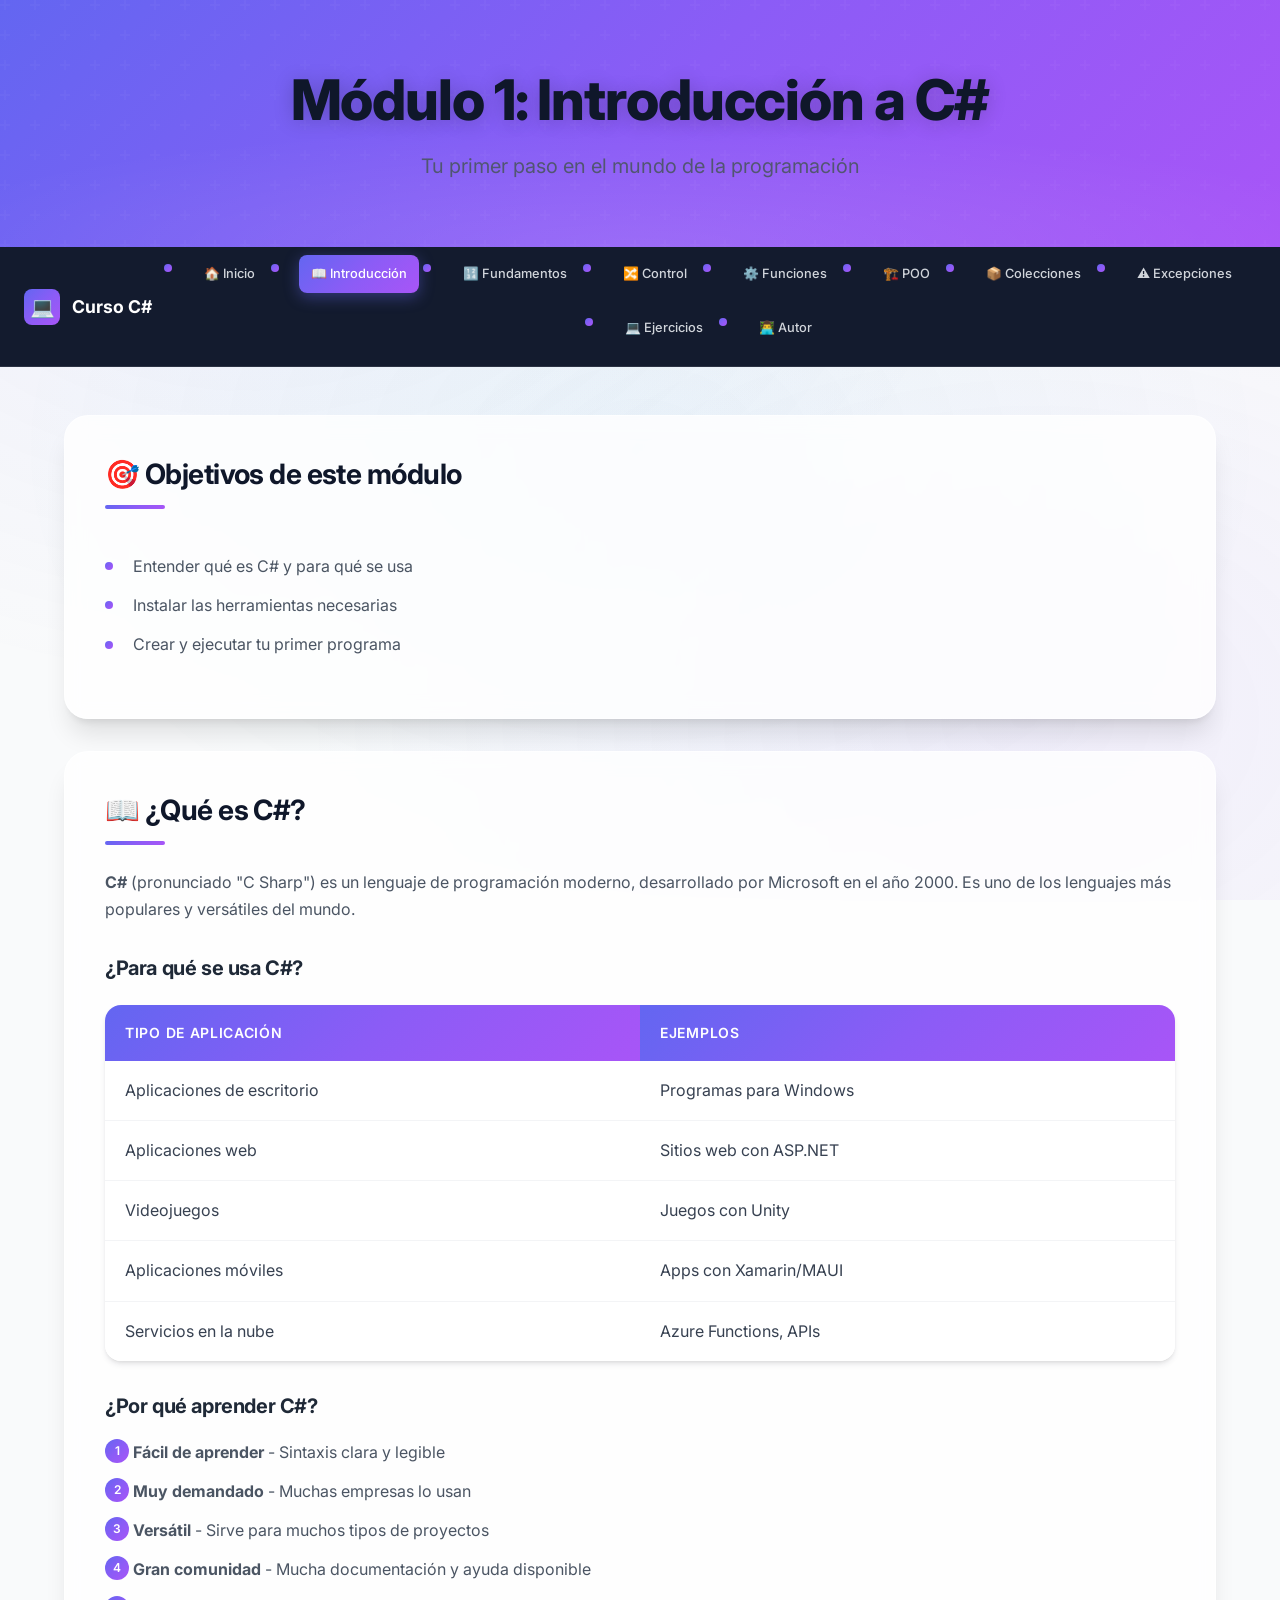
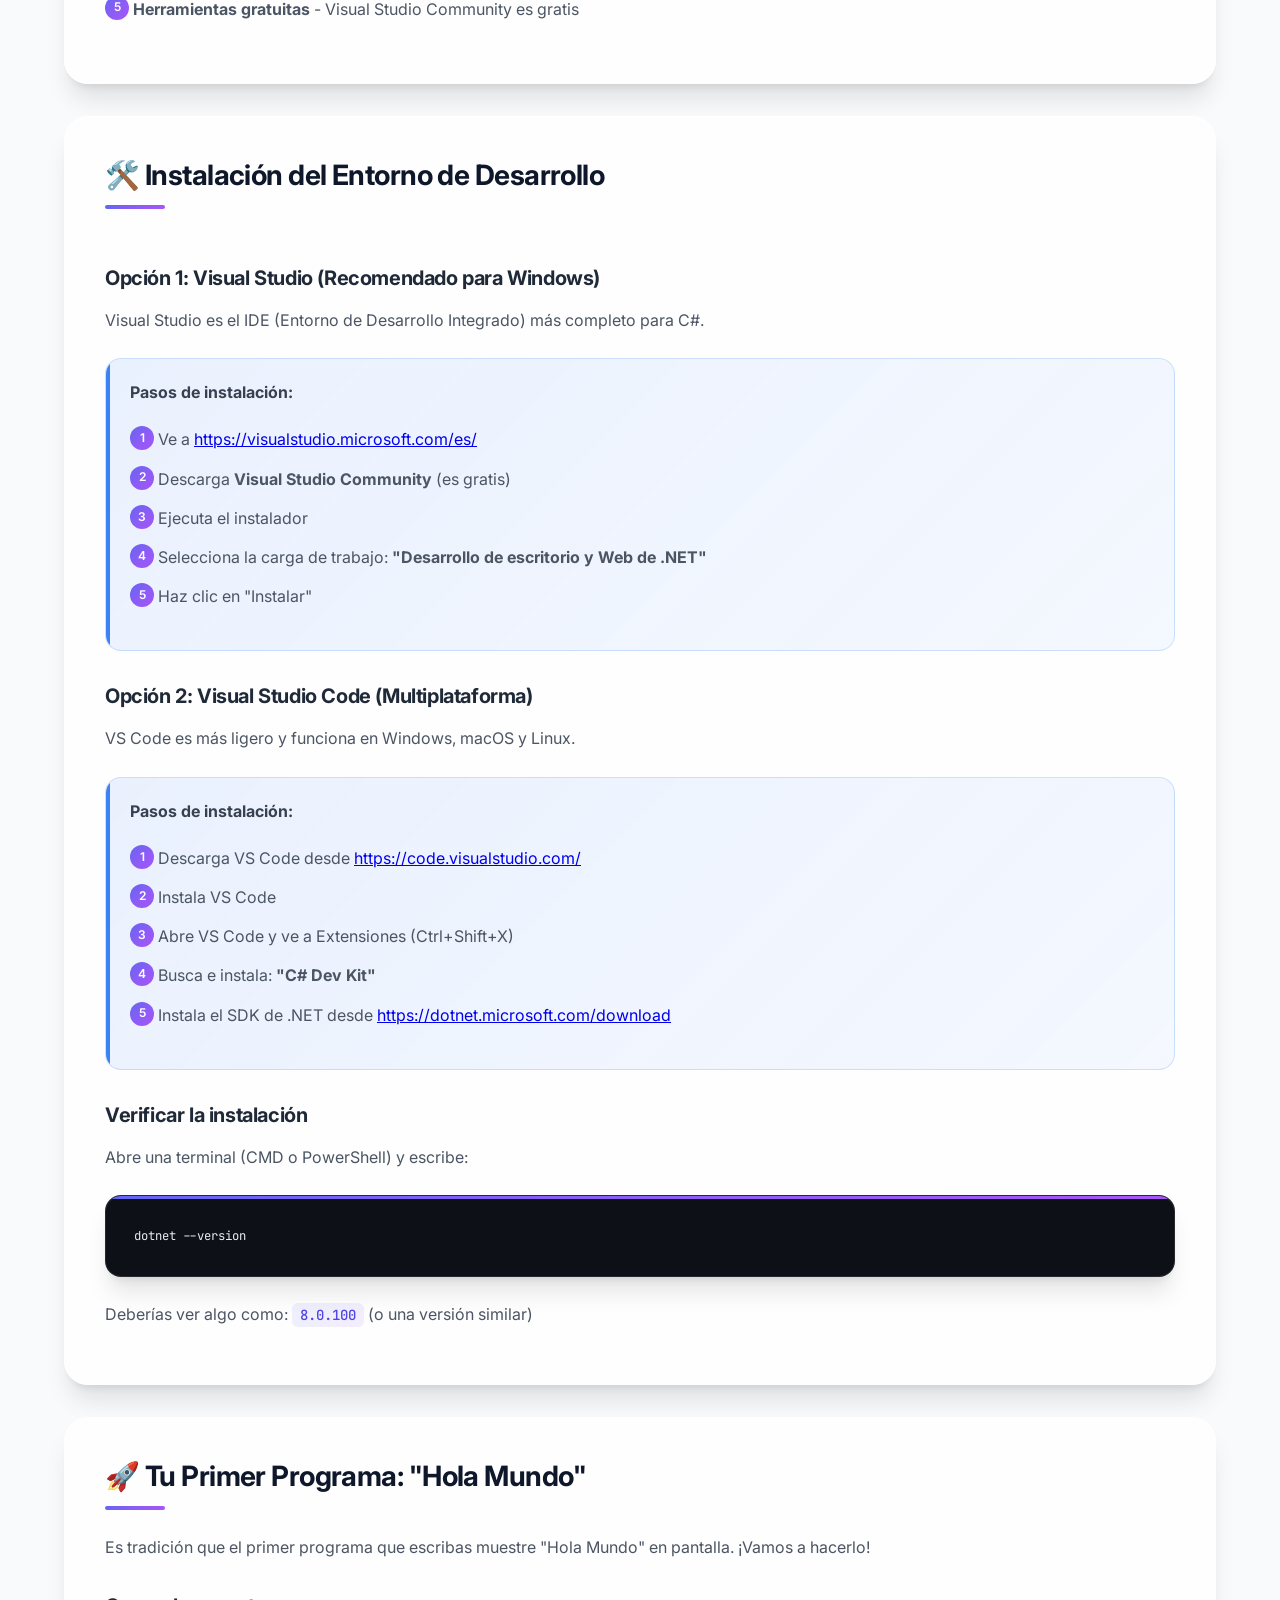
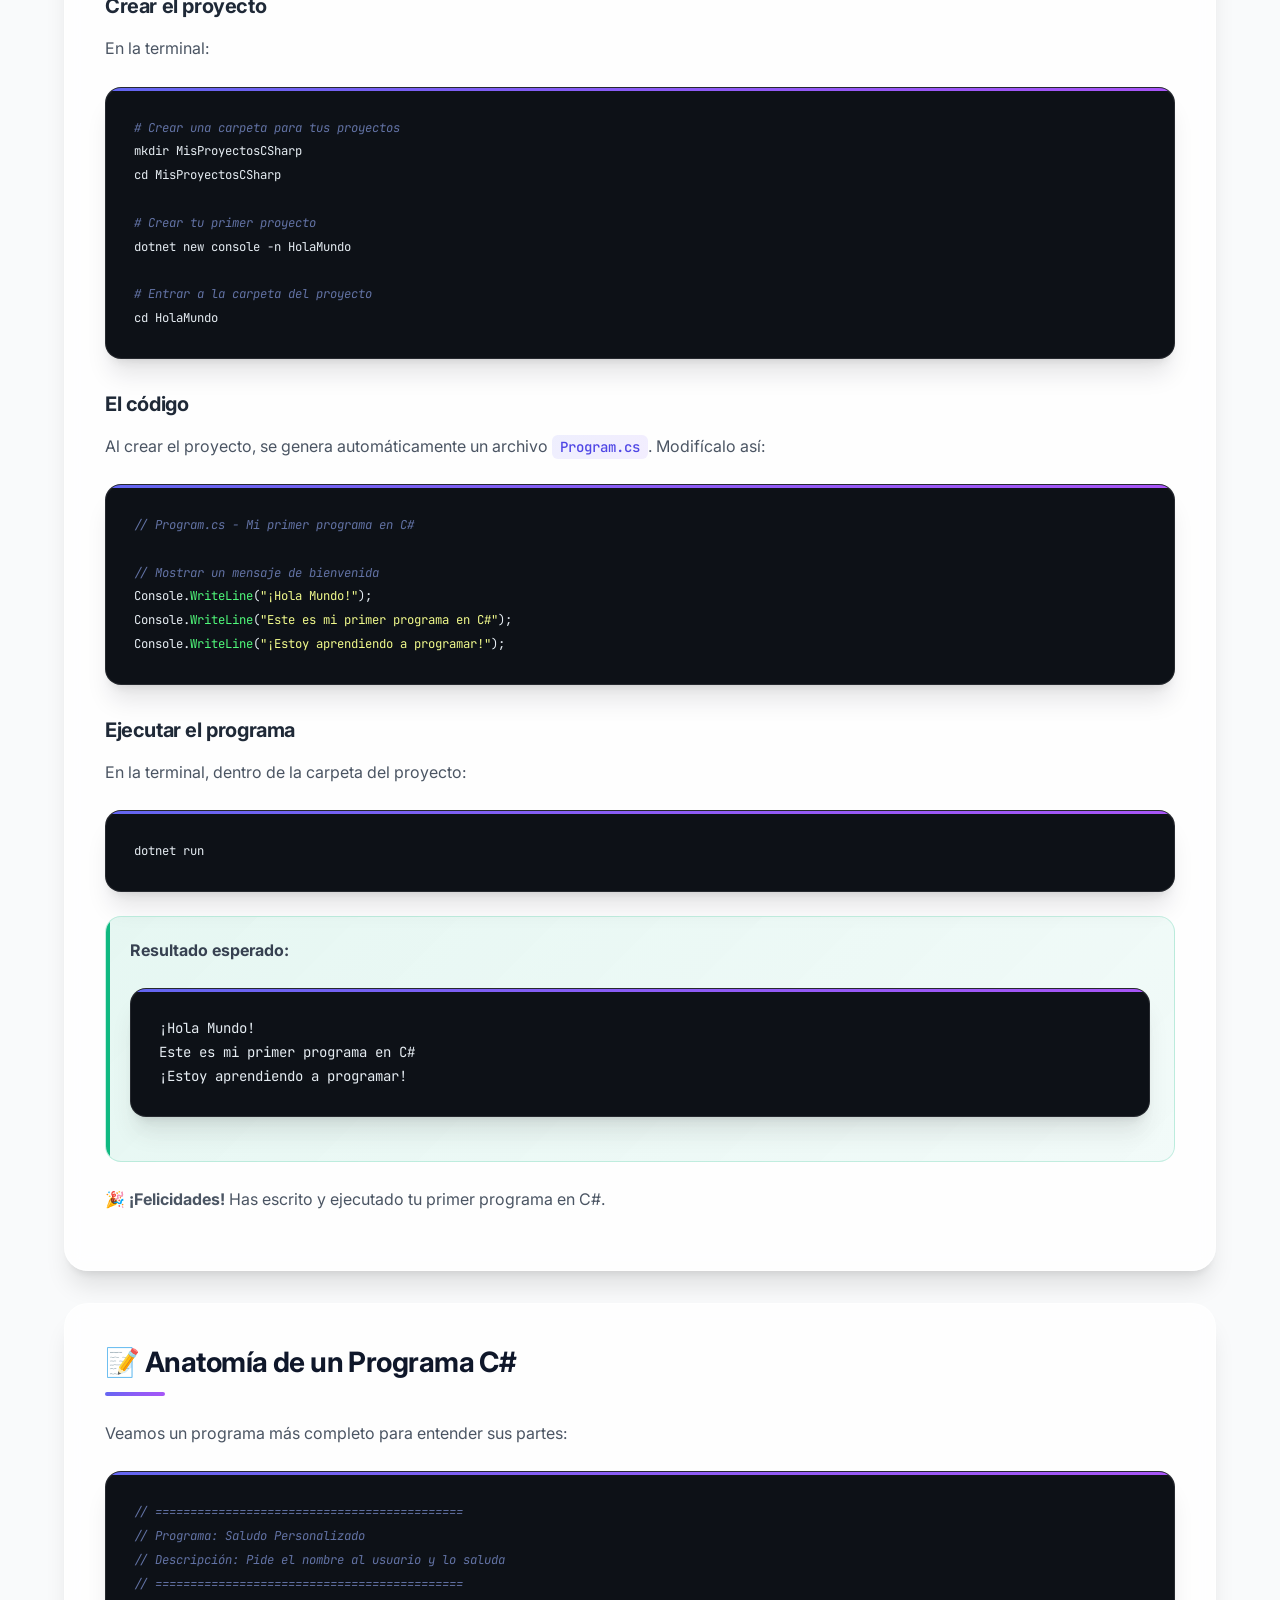
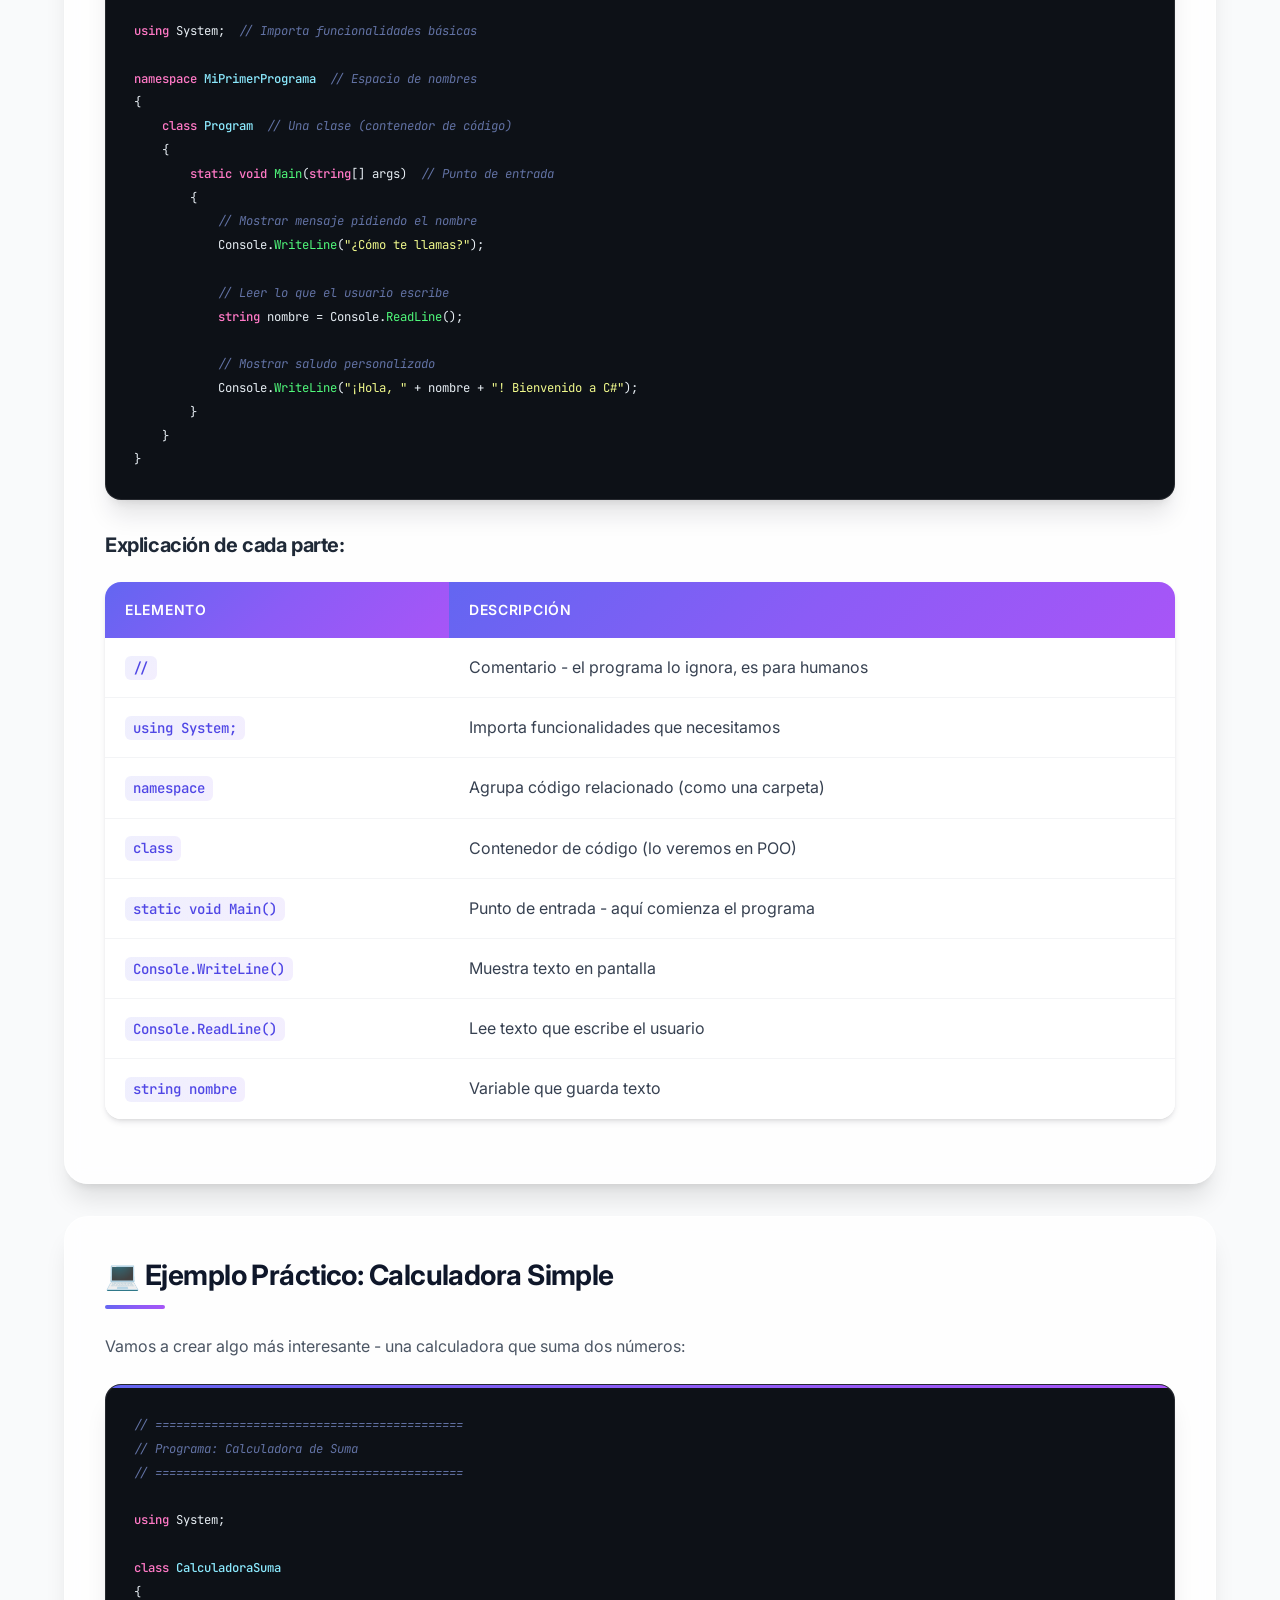
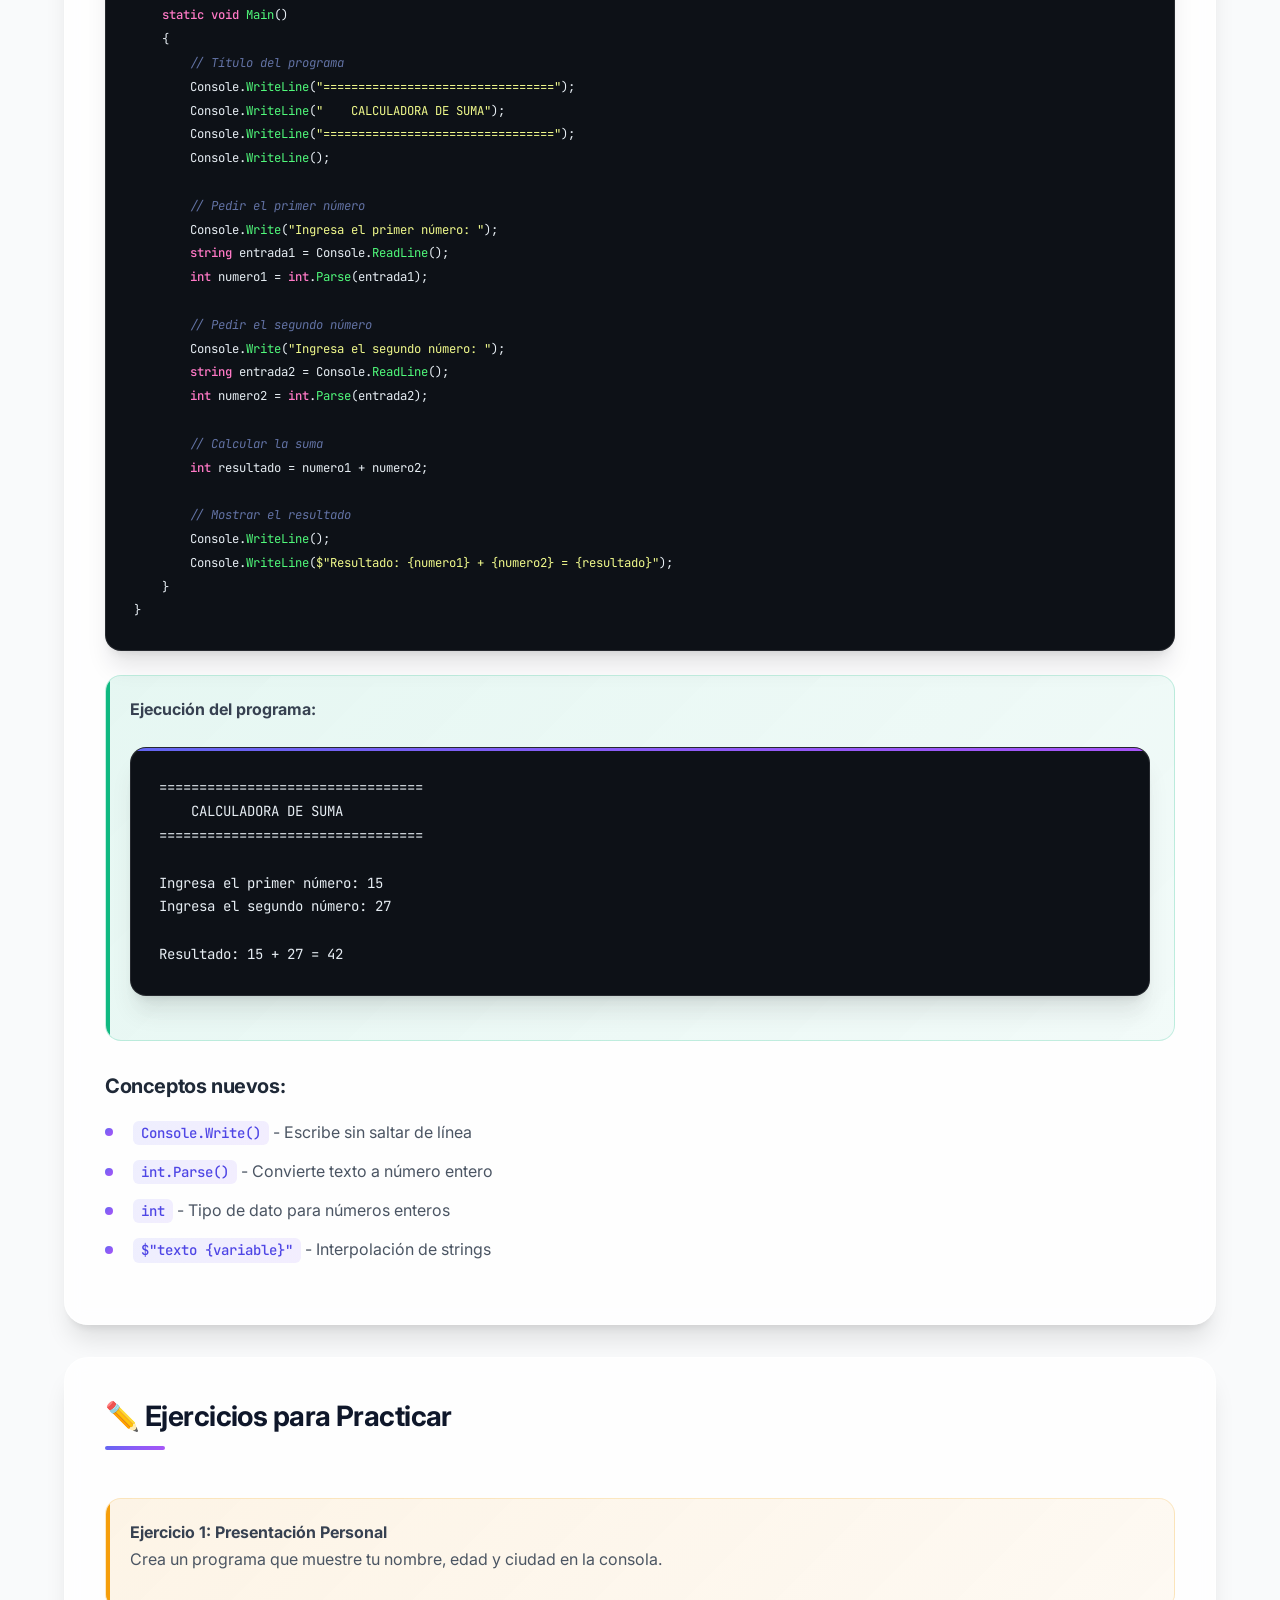
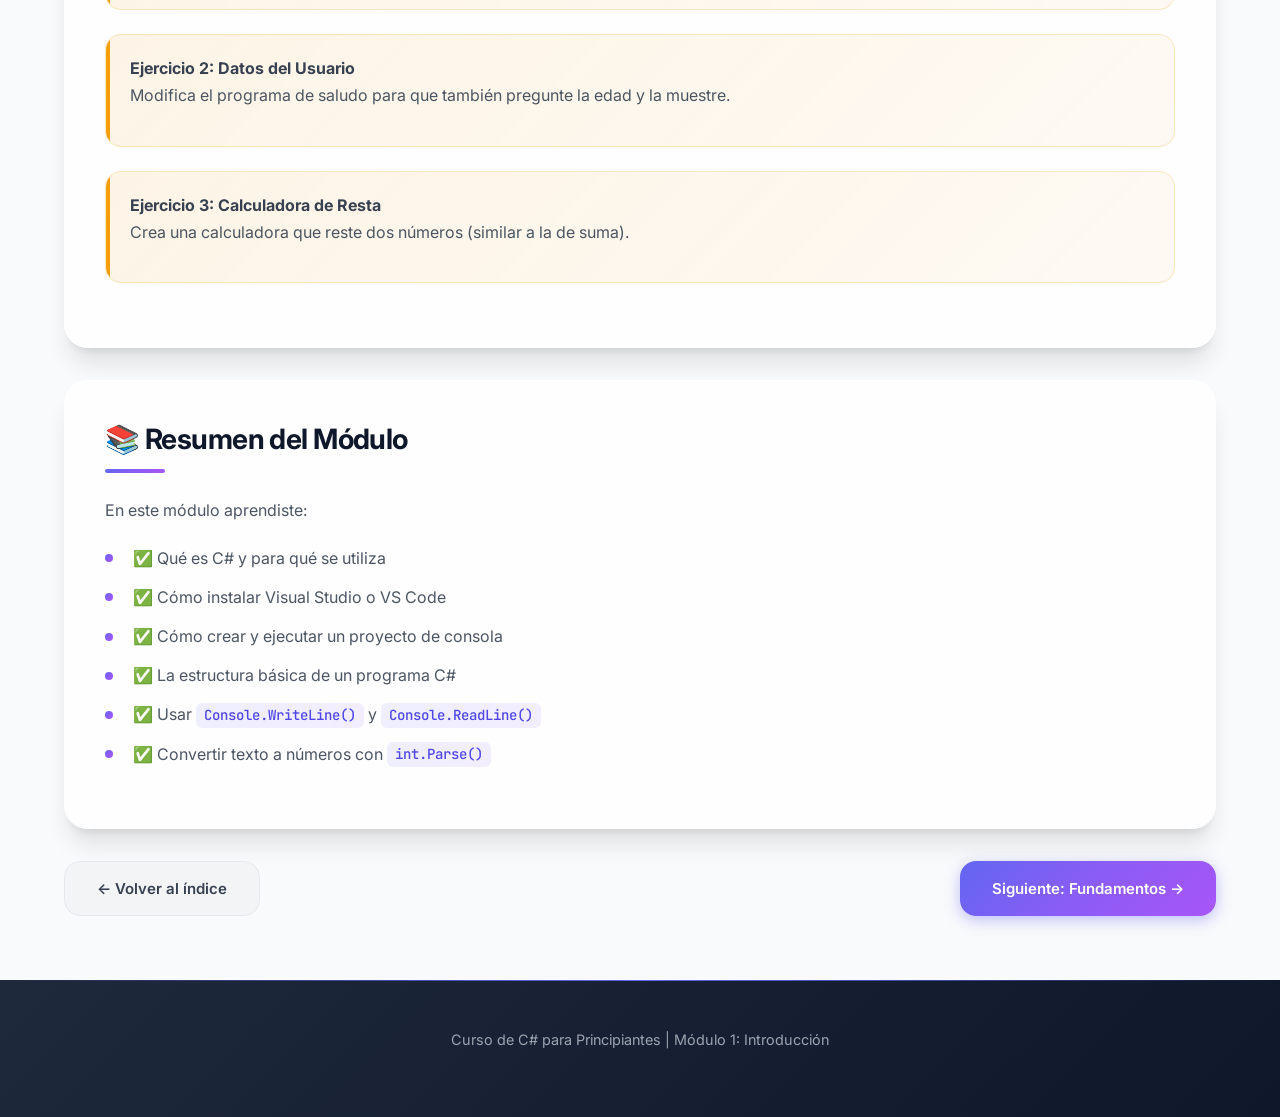
==== modulo-01.html @ 80a23704 "Curso de C# para principiantes" ====
<!DOCTYPE html>
<html lang="es">
<head>
    <meta charset="UTF-8">
    <meta name="viewport" content="width=device-width, initial-scale=1.0">
    <title>Módulo 1: Introducción a C# | Curso de C#</title>
    <link rel="stylesheet" href="css/styles.css">
</head>
<body>
    <header>
        <h1>Módulo 1: Introducción a C#</h1>
        <p>Tu primer paso en el mundo de la programación</p>
    </header>

    <nav>
        <div class="nav-container">
            <a href="index.html" class="nav-logo">
                <span class="nav-logo-icon">💻</span>
                <span>Curso C#</span>
            </a>
            <button class="nav-toggle" aria-label="Menú" onclick="this.classList.toggle('active'); document.querySelector('nav ul').classList.toggle('active');">
                <span></span>
                <span></span>
                <span></span>
            </button>
            <ul>
                <li><a href="index.html">🏠 Inicio</a></li>
                <li><a href="modulo-01.html" class="active">📖 Introducción</a></li>
                <li><a href="modulo-02.html">🔢 Fundamentos</a></li>
                <li><a href="modulo-03.html">🔀 Control</a></li>
                <li><a href="modulo-04.html">⚙️ Funciones</a></li>
                <li><a href="modulo-05.html">🏗️ POO</a></li>
                <li><a href="modulo-06.html">📦 Colecciones</a></li>
                <li><a href="modulo-07.html">⚠️ Excepciones</a></li>
                <li><a href="modulo-08.html">💻 Ejercicios</a></li>
                <li><a href="about.html">👨‍💻 Autor</a></li>
            </ul>
        </div>
    </nav>

    <main>
        <div class="container">
            <h2>🎯 Objetivos de este módulo</h2>
            <ul>
                <li>Entender qué es C# y para qué se usa</li>
                <li>Instalar las herramientas necesarias</li>
                <li>Crear y ejecutar tu primer programa</li>
            </ul>
        </div>

        <div class="container">
            <h2>📖 ¿Qué es C#?</h2>
            <p><strong>C#</strong> (pronunciado "C Sharp") es un lenguaje de programación moderno, desarrollado por Microsoft en el año 2000. Es uno de los lenguajes más populares y versátiles del mundo.</p>

            <h3>¿Para qué se usa C#?</h3>
            <table>
                <thead>
                    <tr>
                        <th>Tipo de Aplicación</th>
                        <th>Ejemplos</th>
                    </tr>
                </thead>
                <tbody>
                    <tr>
                        <td>Aplicaciones de escritorio</td>
                        <td>Programas para Windows</td>
                    </tr>
                    <tr>
                        <td>Aplicaciones web</td>
                        <td>Sitios web con ASP.NET</td>
                    </tr>
                    <tr>
                        <td>Videojuegos</td>
                        <td>Juegos con Unity</td>
                    </tr>
                    <tr>
                        <td>Aplicaciones móviles</td>
                        <td>Apps con Xamarin/MAUI</td>
                    </tr>
                    <tr>
                        <td>Servicios en la nube</td>
                        <td>Azure Functions, APIs</td>
                    </tr>
                </tbody>
            </table>

            <h3>¿Por qué aprender C#?</h3>
            <ol>
                <li><strong>Fácil de aprender</strong> - Sintaxis clara y legible</li>
                <li><strong>Muy demandado</strong> - Muchas empresas lo usan</li>
                <li><strong>Versátil</strong> - Sirve para muchos tipos de proyectos</li>
                <li><strong>Gran comunidad</strong> - Mucha documentación y ayuda disponible</li>
                <li><strong>Herramientas gratuitas</strong> - Visual Studio Community es gratis</li>
            </ol>
        </div>

        <div class="container">
            <h2>🛠️ Instalación del Entorno de Desarrollo</h2>
            
            <h3>Opción 1: Visual Studio (Recomendado para Windows)</h3>
            <p>Visual Studio es el IDE (Entorno de Desarrollo Integrado) más completo para C#.</p>
            
            <div class="note note-info">
                <strong>Pasos de instalación:</strong>
                <ol>
                    <li>Ve a <a href="https://visualstudio.microsoft.com/es/" target="_blank">https://visualstudio.microsoft.com/es/</a></li>
                    <li>Descarga <strong>Visual Studio Community</strong> (es gratis)</li>
                    <li>Ejecuta el instalador</li>
                    <li>Selecciona la carga de trabajo: <strong>"Desarrollo de escritorio y Web de .NET"</strong></li>
                    <li>Haz clic en "Instalar"</li>
                </ol>
            </div>

            <h3>Opción 2: Visual Studio Code (Multiplataforma)</h3>
            <p>VS Code es más ligero y funciona en Windows, macOS y Linux.</p>
            
            <div class="note note-info">
                <strong>Pasos de instalación:</strong>
                <ol>
                    <li>Descarga VS Code desde <a href="https://code.visualstudio.com/" target="_blank">https://code.visualstudio.com/</a></li>
                    <li>Instala VS Code</li>
                    <li>Abre VS Code y ve a Extensiones (Ctrl+Shift+X)</li>
                    <li>Busca e instala: <strong>"C# Dev Kit"</strong></li>
                    <li>Instala el SDK de .NET desde <a href="https://dotnet.microsoft.com/download" target="_blank">https://dotnet.microsoft.com/download</a></li>
                </ol>
            </div>

            <h3>Verificar la instalación</h3>
            <p>Abre una terminal (CMD o PowerShell) y escribe:</p>
            <pre><code>dotnet --version</code></pre>
            <p>Deberías ver algo como: <code>8.0.100</code> (o una versión similar)</p>
        </div>

        <div class="container">
            <h2>🚀 Tu Primer Programa: "Hola Mundo"</h2>
            <p>Es tradición que el primer programa que escribas muestre "Hola Mundo" en pantalla. ¡Vamos a hacerlo!</p>

            <h3>Crear el proyecto</h3>
            <p>En la terminal:</p>
            <pre><code><span class="comment"># Crear una carpeta para tus proyectos</span>
mkdir MisProyectosCSharp
cd MisProyectosCSharp

<span class="comment"># Crear tu primer proyecto</span>
dotnet new console -n HolaMundo

<span class="comment"># Entrar a la carpeta del proyecto</span>
cd HolaMundo</code></pre>

            <h3>El código</h3>
            <p>Al crear el proyecto, se genera automáticamente un archivo <code>Program.cs</code>. Modifícalo así:</p>
            
            <pre><code><span class="comment">// Program.cs - Mi primer programa en C#</span>

<span class="comment">// Mostrar un mensaje de bienvenida</span>
Console.<span class="method">WriteLine</span>(<span class="string">"¡Hola Mundo!"</span>);
Console.<span class="method">WriteLine</span>(<span class="string">"Este es mi primer programa en C#"</span>);
Console.<span class="method">WriteLine</span>(<span class="string">"¡Estoy aprendiendo a programar!"</span>);</code></pre>

            <h3>Ejecutar el programa</h3>
            <p>En la terminal, dentro de la carpeta del proyecto:</p>
            <pre><code>dotnet run</code></pre>

            <div class="note note-success">
                <strong>Resultado esperado:</strong>
                <pre>¡Hola Mundo!
Este es mi primer programa en C#
¡Estoy aprendiendo a programar!</pre>
            </div>

            <p>🎉 <strong>¡Felicidades!</strong> Has escrito y ejecutado tu primer programa en C#.</p>
        </div>

        <div class="container">
            <h2>📝 Anatomía de un Programa C#</h2>
            <p>Veamos un programa más completo para entender sus partes:</p>

            <pre><code><span class="comment">// ============================================</span>
<span class="comment">// Programa: Saludo Personalizado</span>
<span class="comment">// Descripción: Pide el nombre al usuario y lo saluda</span>
<span class="comment">// ============================================</span>

<span class="keyword">using</span> System;  <span class="comment">// Importa funcionalidades básicas</span>

<span class="keyword">namespace</span> <span class="class-name">MiPrimerPrograma</span>  <span class="comment">// Espacio de nombres</span>
{
    <span class="keyword">class</span> <span class="class-name">Program</span>  <span class="comment">// Una clase (contenedor de código)</span>
    {
        <span class="keyword">static void</span> <span class="method">Main</span>(<span class="keyword">string</span>[] args)  <span class="comment">// Punto de entrada</span>
        {
            <span class="comment">// Mostrar mensaje pidiendo el nombre</span>
            Console.<span class="method">WriteLine</span>(<span class="string">"¿Cómo te llamas?"</span>);
            
            <span class="comment">// Leer lo que el usuario escribe</span>
            <span class="keyword">string</span> nombre = Console.<span class="method">ReadLine</span>();
            
            <span class="comment">// Mostrar saludo personalizado</span>
            Console.<span class="method">WriteLine</span>(<span class="string">"¡Hola, "</span> + nombre + <span class="string">"! Bienvenido a C#"</span>);
        }
    }
}</code></pre>

            <h3>Explicación de cada parte:</h3>
            <table>
                <thead>
                    <tr>
                        <th>Elemento</th>
                        <th>Descripción</th>
                    </tr>
                </thead>
                <tbody>
                    <tr>
                        <td><code>//</code></td>
                        <td>Comentario - el programa lo ignora, es para humanos</td>
                    </tr>
                    <tr>
                        <td><code>using System;</code></td>
                        <td>Importa funcionalidades que necesitamos</td>
                    </tr>
                    <tr>
                        <td><code>namespace</code></td>
                        <td>Agrupa código relacionado (como una carpeta)</td>
                    </tr>
                    <tr>
                        <td><code>class</code></td>
                        <td>Contenedor de código (lo veremos en POO)</td>
                    </tr>
                    <tr>
                        <td><code>static void Main()</code></td>
                        <td>Punto de entrada - aquí comienza el programa</td>
                    </tr>
                    <tr>
                        <td><code>Console.WriteLine()</code></td>
                        <td>Muestra texto en pantalla</td>
                    </tr>
                    <tr>
                        <td><code>Console.ReadLine()</code></td>
                        <td>Lee texto que escribe el usuario</td>
                    </tr>
                    <tr>
                        <td><code>string nombre</code></td>
                        <td>Variable que guarda texto</td>
                    </tr>
                </tbody>
            </table>
        </div>

        <div class="container">
            <h2>💻 Ejemplo Práctico: Calculadora Simple</h2>
            <p>Vamos a crear algo más interesante - una calculadora que suma dos números:</p>

            <pre><code><span class="comment">// ============================================</span>
<span class="comment">// Programa: Calculadora de Suma</span>
<span class="comment">// ============================================</span>

<span class="keyword">using</span> System;

<span class="keyword">class</span> <span class="class-name">CalculadoraSuma</span>
{
    <span class="keyword">static void</span> <span class="method">Main</span>()
    {
        <span class="comment">// Título del programa</span>
        Console.<span class="method">WriteLine</span>(<span class="string">"================================="</span>);
        Console.<span class="method">WriteLine</span>(<span class="string">"    CALCULADORA DE SUMA"</span>);
        Console.<span class="method">WriteLine</span>(<span class="string">"================================="</span>);
        Console.<span class="method">WriteLine</span>();
        
        <span class="comment">// Pedir el primer número</span>
        Console.<span class="method">Write</span>(<span class="string">"Ingresa el primer número: "</span>);
        <span class="keyword">string</span> entrada1 = Console.<span class="method">ReadLine</span>();
        <span class="keyword">int</span> numero1 = <span class="keyword">int</span>.<span class="method">Parse</span>(entrada1);
        
        <span class="comment">// Pedir el segundo número</span>
        Console.<span class="method">Write</span>(<span class="string">"Ingresa el segundo número: "</span>);
        <span class="keyword">string</span> entrada2 = Console.<span class="method">ReadLine</span>();
        <span class="keyword">int</span> numero2 = <span class="keyword">int</span>.<span class="method">Parse</span>(entrada2);
        
        <span class="comment">// Calcular la suma</span>
        <span class="keyword">int</span> resultado = numero1 + numero2;
        
        <span class="comment">// Mostrar el resultado</span>
        Console.<span class="method">WriteLine</span>();
        Console.<span class="method">WriteLine</span>(<span class="string">$"Resultado: {numero1} + {numero2} = {resultado}"</span>);
    }
}</code></pre>

            <div class="note note-success">
                <strong>Ejecución del programa:</strong>
                <pre>=================================
    CALCULADORA DE SUMA
=================================

Ingresa el primer número: 15
Ingresa el segundo número: 27

Resultado: 15 + 27 = 42</pre>
            </div>

            <h3>Conceptos nuevos:</h3>
            <ul>
                <li><code>Console.Write()</code> - Escribe sin saltar de línea</li>
                <li><code>int.Parse()</code> - Convierte texto a número entero</li>
                <li><code>int</code> - Tipo de dato para números enteros</li>
                <li><code>$"texto {variable}"</code> - Interpolación de strings</li>
            </ul>
        </div>

        <div class="container">
            <h2>✏️ Ejercicios para Practicar</h2>
            
            <div class="note note-warning">
                <strong>Ejercicio 1: Presentación Personal</strong>
                <p>Crea un programa que muestre tu nombre, edad y ciudad en la consola.</p>
            </div>

            <div class="note note-warning">
                <strong>Ejercicio 2: Datos del Usuario</strong>
                <p>Modifica el programa de saludo para que también pregunte la edad y la muestre.</p>
            </div>

            <div class="note note-warning">
                <strong>Ejercicio 3: Calculadora de Resta</strong>
                <p>Crea una calculadora que reste dos números (similar a la de suma).</p>
            </div>
        </div>

        <div class="container">
            <h2>📚 Resumen del Módulo</h2>
            <p>En este módulo aprendiste:</p>
            <ul>
                <li>✅ Qué es C# y para qué se utiliza</li>
                <li>✅ Cómo instalar Visual Studio o VS Code</li>
                <li>✅ Cómo crear y ejecutar un proyecto de consola</li>
                <li>✅ La estructura básica de un programa C#</li>
                <li>✅ Usar <code>Console.WriteLine()</code> y <code>Console.ReadLine()</code></li>
                <li>✅ Convertir texto a números con <code>int.Parse()</code></li>
            </ul>
        </div>

        <div style="display: flex; justify-content: space-between; margin-top: 2rem;">
            <a href="index.html" class="btn btn-secondary">← Volver al índice</a>
            <a href="modulo-02.html" class="btn btn-primary">Siguiente: Fundamentos →</a>
        </div>
    </main>

    <footer>
        <p>Curso de C# para Principiantes | Módulo 1: Introducción</p>
    </footer>
</body>
</html>
---- css/styles.css ----
/* ============================================
   Curso de C# - Estilos Modernos 2024
   Glassmorphism + Gradientes + Animaciones
   ============================================ */

@import url('https://fonts.googleapis.com/css2?family=Inter:wght@300;400;500;600;700;800&family=JetBrains+Mono:wght@400;500&display=swap');

:root {
    /* Colores principales */
    --primary: #6366f1;
    --primary-dark: #4f46e5;
    --primary-light: #818cf8;
    --secondary: #8b5cf6;
    --accent: #06b6d4;
    
    /* Colores de estado */
    --success: #10b981;
    --warning: #f59e0b;
    --danger: #ef4444;
    --info: #3b82f6;
    
    /* Neutros */
    --dark: #0f172a;
    --dark-light: #1e293b;
    --gray-900: #111827;
    --gray-800: #1f2937;
    --gray-700: #374151;
    --gray-600: #4b5563;
    --gray-500: #6b7280;
    --gray-400: #9ca3af;
    --gray-300: #d1d5db;
    --gray-200: #e5e7eb;
    --gray-100: #f3f4f6;
    --gray-50: #f9fafb;
    --white: #ffffff;
    
    /* Código */
    --code-bg: #0d1117;
    --code-text: #e6edf3;
    
    /* Gradientes */
    --gradient-primary: linear-gradient(135deg, #6366f1 0%, #8b5cf6 50%, #a855f7 100%);
    --gradient-dark: linear-gradient(135deg, #1e293b 0%, #0f172a 100%);
    --gradient-glass: linear-gradient(135deg, rgba(255,255,255,0.1) 0%, rgba(255,255,255,0.05) 100%);
    
    /* Sombras */
    --shadow-sm: 0 1px 2px 0 rgb(0 0 0 / 0.05);
    --shadow: 0 4px 6px -1px rgb(0 0 0 / 0.1), 0 2px 4px -2px rgb(0 0 0 / 0.1);
    --shadow-md: 0 10px 15px -3px rgb(0 0 0 / 0.1), 0 4px 6px -4px rgb(0 0 0 / 0.1);
    --shadow-lg: 0 20px 25px -5px rgb(0 0 0 / 0.1), 0 8px 10px -6px rgb(0 0 0 / 0.1);
    --shadow-xl: 0 25px 50px -12px rgb(0 0 0 / 0.25);
    --shadow-glow: 0 0 40px rgba(99, 102, 241, 0.3);
    
    /* Bordes */
    --radius-sm: 0.375rem;
    --radius: 0.5rem;
    --radius-md: 0.75rem;
    --radius-lg: 1rem;
    --radius-xl: 1.5rem;
    --radius-2xl: 2rem;
    
    /* Transiciones */
    --transition-fast: 150ms cubic-bezier(0.4, 0, 0.2, 1);
    --transition: 300ms cubic-bezier(0.4, 0, 0.2, 1);
    --transition-slow: 500ms cubic-bezier(0.4, 0, 0.2, 1);
}

/* Reset y Base */
*, *::before, *::after {
    margin: 0;
    padding: 0;
    box-sizing: border-box;
}

html {
    scroll-behavior: smooth;
}

body {
    font-family: 'Inter', -apple-system, BlinkMacSystemFont, 'Segoe UI', Roboto, sans-serif;
    font-size: 16px;
    line-height: 1.7;
    color: var(--gray-700);
    background: var(--gray-50);
    min-height: 100vh;
    -webkit-font-smoothing: antialiased;
    -moz-osx-font-smoothing: grayscale;
}

/* Fondo animado */
body::before {
    content: '';
    position: fixed;
    top: 0;
    left: 0;
    width: 100%;
    height: 100%;
    background: 
        radial-gradient(ellipse at 20% 20%, rgba(99, 102, 241, 0.08) 0%, transparent 50%),
        radial-gradient(ellipse at 80% 80%, rgba(139, 92, 246, 0.08) 0%, transparent 50%),
        radial-gradient(ellipse at 50% 50%, rgba(6, 182, 212, 0.05) 0%, transparent 70%);
    pointer-events: none;
    z-index: -1;
}

/* ============================================
   HEADER
   ============================================ */
header {
    background: var(--gradient-primary);
    color: var(--white);
    padding: 4rem 2rem;
    text-align: center;
    position: relative;
    overflow: hidden;
}

header::before {
    content: '';
    position: absolute;
    top: 0;
    left: 0;
    right: 0;
    bottom: 0;
    background: url("data:image/svg+xml,%3Csvg width='60' height='60' viewBox='0 0 60 60' xmlns='http://www.w3.org/2000/svg'%3E%3Cg fill='none' fill-rule='evenodd'%3E%3Cg fill='%23ffffff' fill-opacity='0.05'%3E%3Cpath d='M36 34v-4h-2v4h-4v2h4v4h2v-4h4v-2h-4zm0-30V0h-2v4h-4v2h4v4h2V6h4V4h-4zM6 34v-4H4v4H0v2h4v4h2v-4h4v-2H6zM6 4V0H4v4H0v2h4v4h2V6h4V4H6z'/%3E%3C/g%3E%3C/g%3E%3C/svg%3E");
    opacity: 0.5;
}

header::after {
    content: '';
    position: absolute;
    bottom: -50%;
    left: -10%;
    width: 120%;
    height: 100%;
    background: radial-gradient(ellipse, rgba(255,255,255,0.1) 0%, transparent 70%);
    pointer-events: none;
}

header h1 {
    font-size: clamp(2rem, 5vw, 3.5rem);
    font-weight: 800;
    margin-bottom: 0.75rem;
    position: relative;
    z-index: 1;
    text-shadow: 0 2px 20px rgba(0,0,0,0.2);
    letter-spacing: -0.02em;
}

header p {
    font-size: clamp(1rem, 2vw, 1.25rem);
    opacity: 0.9;
    position: relative;
    z-index: 1;
    font-weight: 400;
    max-width: 600px;
    margin: 0 auto;
}

/* ============================================
   NAVEGACIÓN MEJORADA - INTERACTIVA
   ============================================ */
nav {
    background: rgba(15, 23, 42, 0.98);
    backdrop-filter: blur(20px);
    -webkit-backdrop-filter: blur(20px);
    padding: 0;
    position: sticky;
    top: 0;
    z-index: 1000;
    border-bottom: 1px solid rgba(255,255,255,0.1);
}

.nav-container {
    max-width: 1400px;
    margin: 0 auto;
    display: flex;
    justify-content: space-between;
    align-items: center;
    padding: 0 1.5rem;
}

.nav-logo {
    display: flex;
    align-items: center;
    gap: 0.75rem;
    color: var(--white);
    text-decoration: none;
    font-weight: 700;
    font-size: 1.1rem;
    padding: 1rem 0;
}

.nav-logo-icon {
    width: 36px;
    height: 36px;
    background: var(--gradient-primary);
    border-radius: var(--radius);
    display: flex;
    align-items: center;
    justify-content: center;
    font-size: 1.25rem;
}

/* Hamburger Menu Button */
.nav-toggle {
    display: none;
    flex-direction: column;
    justify-content: center;
    align-items: center;
    width: 44px;
    height: 44px;
    background: transparent;
    border: none;
    cursor: pointer;
    padding: 0.5rem;
    border-radius: var(--radius);
    transition: background var(--transition);
}

.nav-toggle:hover {
    background: rgba(255, 255, 255, 0.1);
}

.nav-toggle span {
    display: block;
    width: 24px;
    height: 2px;
    background: var(--white);
    border-radius: 2px;
    transition: all var(--transition);
    transform-origin: center;
}

.nav-toggle span:nth-child(1) {
    margin-bottom: 6px;
}

.nav-toggle span:nth-child(3) {
    margin-top: 6px;
}

/* Hamburger Animation */
.nav-toggle.active span:nth-child(1) {
    transform: rotate(45deg) translate(5px, 6px);
}

.nav-toggle.active span:nth-child(2) {
    opacity: 0;
    transform: scaleX(0);
}

.nav-toggle.active span:nth-child(3) {
    transform: rotate(-45deg) translate(5px, -6px);
}

/* Navigation Menu */
nav ul {
    list-style: none;
    display: flex;
    justify-content: center;
    align-items: center;
    flex-wrap: wrap;
    gap: 0.25rem;
    margin: 0;
    padding: 0.5rem 0;
}

nav li {
    position: relative;
}

nav a {
    color: var(--gray-300);
    text-decoration: none;
    padding: 0.5rem 0.75rem;
    border-radius: var(--radius);
    font-size: 0.8rem;
    font-weight: 500;
    transition: all var(--transition);
    position: relative;
    display: flex;
    align-items: center;
    gap: 0.35rem;
    white-space: nowrap;
}

nav a::after {
    content: '';
    position: absolute;
    bottom: 0;
    left: 50%;
    width: 0;
    height: 2px;
    background: var(--gradient-primary);
    transition: all var(--transition);
    transform: translateX(-50%);
    border-radius: 2px;
}

nav a:hover {
    color: var(--white);
    background: rgba(255, 255, 255, 0.05);
}

nav a:hover::after {
    width: 80%;
}

nav a.active {
    color: var(--white);
    background: var(--gradient-primary);
    box-shadow: 0 4px 15px rgba(99, 102, 241, 0.4);
}

nav a.active::after {
    display: none;
}


/* Mobile Responsive */
@media (max-width: 1100px) {
    .nav-toggle {
        display: flex;
    }

    nav ul {
        position: fixed;
        top: 60px;
        left: 0;
        right: 0;
        bottom: 0;
        flex-direction: column;
        background: rgba(15, 23, 42, 0.98);
        backdrop-filter: blur(20px);
        -webkit-backdrop-filter: blur(20px);
        padding: 1.5rem;
        gap: 0.5rem;
        transform: translateX(-100%);
        transition: transform var(--transition-slow);
        overflow-y: auto;
        justify-content: flex-start;
        align-items: stretch;
        flex-wrap: nowrap;
    }

    nav ul.active {
        transform: translateX(0);
    }

    nav li {
        width: 100%;
    }

    nav a {
        width: 100%;
        padding: 1rem 1.5rem;
        font-size: 1rem;
        border-radius: var(--radius-lg);
        justify-content: flex-start;
    }

    nav a::after {
        display: none;
    }

    nav a:hover {
        background: rgba(99, 102, 241, 0.2);
        transform: translateX(10px);
    }

    nav a.active {
        background: var(--gradient-primary);
    }

    /* Staggered animation for menu items */
    nav ul.active li {
        animation: slideInLeft 0.4s ease forwards;
        opacity: 0;
    }

    nav ul.active li:nth-child(1) { animation-delay: 0.05s; }
    nav ul.active li:nth-child(2) { animation-delay: 0.1s; }
    nav ul.active li:nth-child(3) { animation-delay: 0.15s; }
    nav ul.active li:nth-child(4) { animation-delay: 0.2s; }
    nav ul.active li:nth-child(5) { animation-delay: 0.25s; }
    nav ul.active li:nth-child(6) { animation-delay: 0.3s; }
    nav ul.active li:nth-child(7) { animation-delay: 0.35s; }
    nav ul.active li:nth-child(8) { animation-delay: 0.4s; }
    nav ul.active li:nth-child(9) { animation-delay: 0.45s; }
    nav ul.active li:nth-child(10) { animation-delay: 0.5s; }

    /* Hide tooltips on mobile */
    nav li[data-tooltip]::before,
    nav li[data-tooltip]::after {
        display: none;
    }
}

@keyframes slideInLeft {
    from {
        opacity: 0;
        transform: translateX(-30px);
    }
    to {
        opacity: 1;
        transform: translateX(0);
    }
}

/* ============================================
   CONTENIDO PRINCIPAL
   ============================================ */
main {
    max-width: 1200px;
    margin: 3rem auto;
    padding: 0 1.5rem;
}

/* Contenedores con Glassmorphism */
.container {
    background: rgba(255, 255, 255, 0.8);
    backdrop-filter: blur(10px);
    -webkit-backdrop-filter: blur(10px);
    border-radius: var(--radius-xl);
    padding: 2.5rem;
    margin-bottom: 2rem;
    border: 1px solid rgba(255, 255, 255, 0.5);
    box-shadow: var(--shadow-lg);
    transition: all var(--transition);
}

.container:hover {
    box-shadow: var(--shadow-xl);
    transform: translateY(-2px);
}

/* ============================================
   TIPOGRAFÍA
   ============================================ */
h1, h2, h3, h4, h5, h6 {
    color: var(--dark);
    font-weight: 700;
    line-height: 1.3;
    letter-spacing: -0.02em;
}

h2 {
    font-size: 1.75rem;
    margin-bottom: 1.5rem;
    padding-bottom: 1rem;
    position: relative;
    display: inline-block;
}

h2::after {
    content: '';
    position: absolute;
    bottom: 0;
    left: 0;
    width: 60px;
    height: 4px;
    background: var(--gradient-primary);
    border-radius: 2px;
}

h3 {
    font-size: 1.25rem;
    color: var(--gray-800);
    margin-top: 2rem;
    margin-bottom: 1rem;
}

h4 {
    font-size: 1.125rem;
    color: var(--gray-700);
    margin-bottom: 0.75rem;
}

p {
    margin-bottom: 1rem;
    color: var(--gray-600);
}

/* ============================================
   BLOQUES DE CÓDIGO
   ============================================ */
pre {
    background: var(--code-bg);
    color: var(--code-text);
    padding: 1.75rem;
    border-radius: var(--radius-lg);
    overflow-x: auto;
    margin: 1.5rem 0;
    font-family: 'JetBrains Mono', 'Fira Code', 'Consolas', monospace;
    font-size: 0.875rem;
    line-height: 1.7;
    border: 1px solid rgba(255,255,255,0.1);
    box-shadow: var(--shadow-lg), inset 0 1px 0 rgba(255,255,255,0.05);
    position: relative;
}

pre::before {
    content: '';
    position: absolute;
    top: 0;
    left: 0;
    right: 0;
    height: 3px;
    background: var(--gradient-primary);
    border-radius: var(--radius-lg) var(--radius-lg) 0 0;
}

code {
    font-family: 'JetBrains Mono', 'Fira Code', 'Consolas', monospace;
    background: linear-gradient(135deg, rgba(99, 102, 241, 0.1), rgba(139, 92, 246, 0.1));
    padding: 0.2rem 0.5rem;
    border-radius: var(--radius-sm);
    color: var(--primary-dark);
    font-size: 0.875em;
    font-weight: 500;
}

pre code {
    background: none;
    padding: 0;
    color: inherit;
    font-weight: 400;
}

/* Syntax Highlighting mejorado */
.keyword { color: #ff79c6; font-weight: 500; }
.string { color: #f1fa8c; }
.comment { color: #6272a4; font-style: italic; }
.number { color: #bd93f9; }
.class-name { color: #8be9fd; font-weight: 500; }
.method { color: #50fa7b; }

/* ============================================
   TABLAS
   ============================================ */
table {
    width: 100%;
    border-collapse: separate;
    border-spacing: 0;
    margin: 1.5rem 0;
    border-radius: var(--radius-lg);
    overflow: hidden;
    box-shadow: var(--shadow);
}

th, td {
    padding: 1rem 1.25rem;
    text-align: left;
}

th {
    background: var(--gradient-primary);
    color: var(--white);
    font-weight: 600;
    font-size: 0.875rem;
    text-transform: uppercase;
    letter-spacing: 0.05em;
}

td {
    background: var(--white);
    border-bottom: 1px solid var(--gray-100);
}

tr:last-child td {
    border-bottom: none;
}

tbody tr {
    transition: all var(--transition);
}

tbody tr:hover {
    background: linear-gradient(135deg, rgba(99, 102, 241, 0.05), rgba(139, 92, 246, 0.05));
}

tbody tr:hover td {
    background: transparent;
}

/* ============================================
   NOTAS Y ALERTAS
   ============================================ */
.note {
    padding: 1.25rem 1.5rem;
    border-radius: var(--radius-lg);
    margin: 1.5rem 0;
    position: relative;
    overflow: hidden;
}

.note::before {
    content: '';
    position: absolute;
    left: 0;
    top: 0;
    bottom: 0;
    width: 4px;
}

.note-info {
    background: linear-gradient(135deg, rgba(59, 130, 246, 0.1), rgba(59, 130, 246, 0.05));
    border: 1px solid rgba(59, 130, 246, 0.2);
}
.note-info::before { background: var(--info); }

.note-success {
    background: linear-gradient(135deg, rgba(16, 185, 129, 0.1), rgba(16, 185, 129, 0.05));
    border: 1px solid rgba(16, 185, 129, 0.2);
}
.note-success::before { background: var(--success); }

.note-warning {
    background: linear-gradient(135deg, rgba(245, 158, 11, 0.1), rgba(245, 158, 11, 0.05));
    border: 1px solid rgba(245, 158, 11, 0.2);
}
.note-warning::before { background: var(--warning); }

.note-danger {
    background: linear-gradient(135deg, rgba(239, 68, 68, 0.1), rgba(239, 68, 68, 0.05));
    border: 1px solid rgba(239, 68, 68, 0.2);
}
.note-danger::before { background: var(--danger); }

/* ============================================
   TARJETAS DE MÓDULOS
   ============================================ */
.module-grid {
    display: grid;
    grid-template-columns: repeat(auto-fit, minmax(300px, 1fr));
    gap: 1.5rem;
    margin: 2.5rem 0;
}

.module-card {
    background: var(--white);
    border-radius: var(--radius-xl);
    padding: 2rem;
    position: relative;
    overflow: hidden;
    border: 1px solid var(--gray-100);
    box-shadow: var(--shadow);
    transition: all var(--transition);
}

.module-card::before {
    content: '';
    position: absolute;
    top: 0;
    left: 0;
    right: 0;
    height: 4px;
    background: var(--gradient-primary);
}

.module-card::after {
    content: '';
    position: absolute;
    top: 0;
    left: 0;
    width: 100%;
    height: 100%;
    background: var(--gradient-primary);
    opacity: 0;
    transition: opacity var(--transition);
    z-index: 0;
}

.module-card:hover {
    transform: translateY(-8px);
    box-shadow: var(--shadow-xl), var(--shadow-glow);
    border-color: transparent;
}

.module-card:hover::after {
    opacity: 0.03;
}

.module-card > * {
    position: relative;
    z-index: 1;
}

.module-card h3 {
    font-size: 1rem;
    color: var(--primary);
    margin-bottom: 0.25rem;
    margin-top: 0;
    font-weight: 600;
}

.module-card h4 {
    font-size: 1.25rem;
    color: var(--dark);
    margin-bottom: 0.75rem;
    font-weight: 700;
}

.module-card p {
    color: var(--gray-500);
    font-size: 0.9rem;
    line-height: 1.6;
    margin-bottom: 1.25rem;
}

.module-card a {
    display: inline-flex;
    align-items: center;
    gap: 0.5rem;
    color: var(--primary);
    text-decoration: none;
    font-weight: 600;
    font-size: 0.9rem;
    transition: all var(--transition);
}

.module-card a::after {
    content: '→';
    transition: transform var(--transition);
}

.module-card a:hover {
    color: var(--primary-dark);
    gap: 0.75rem;
}

.module-card a:hover::after {
    transform: translateX(4px);
}

/* ============================================
   BOTONES
   ============================================ */
.btn {
    display: inline-flex;
    align-items: center;
    justify-content: center;
    gap: 0.5rem;
    padding: 0.875rem 2rem;
    border-radius: var(--radius-lg);
    text-decoration: none;
    font-weight: 600;
    font-size: 0.9375rem;
    transition: all var(--transition);
    cursor: pointer;
    border: none;
    position: relative;
    overflow: hidden;
}

.btn::before {
    content: '';
    position: absolute;
    top: 0;
    left: -100%;
    width: 100%;
    height: 100%;
    background: linear-gradient(90deg, transparent, rgba(255,255,255,0.2), transparent);
    transition: left 0.5s;
}

.btn:hover::before {
    left: 100%;
}

.btn-primary {
    background: var(--gradient-primary);
    color: var(--white);
    box-shadow: 0 4px 15px rgba(99, 102, 241, 0.4);
}

.btn-primary:hover {
    transform: translateY(-3px);
    box-shadow: 0 8px 25px rgba(99, 102, 241, 0.5);
}

.btn-secondary {
    background: var(--gray-100);
    color: var(--gray-700);
    border: 1px solid var(--gray-200);
}

.btn-secondary:hover {
    background: var(--gray-200);
    transform: translateY(-3px);
    box-shadow: var(--shadow-md);
}

/* ============================================
   LISTAS
   ============================================ */
ul, ol {
    margin: 1.25rem 0;
    padding-left: 0;
    list-style: none;
}

ul li, ol li {
    position: relative;
    padding-left: 1.75rem;
    margin-bottom: 0.75rem;
    color: var(--gray-600);
}

ul li::before {
    content: '';
    position: absolute;
    left: 0;
    top: 0.6em;
    width: 8px;
    height: 8px;
    background: var(--gradient-primary);
    border-radius: 50%;
}

ol {
    counter-reset: list-counter;
}

ol li {
    counter-increment: list-counter;
}

ol li::before {
    content: counter(list-counter);
    position: absolute;
    left: 0;
    top: 0;
    width: 1.5rem;
    height: 1.5rem;
    background: var(--gradient-primary);
    color: var(--white);
    border-radius: 50%;
    font-size: 0.75rem;
    font-weight: 600;
    display: flex;
    align-items: center;
    justify-content: center;
}

/* ============================================
   FOOTER
   ============================================ */
footer {
    background: var(--gradient-dark);
    color: var(--gray-400);
    text-align: center;
    padding: 3rem 2rem;
    margin-top: 4rem;
    position: relative;
}

footer::before {
    content: '';
    position: absolute;
    top: 0;
    left: 0;
    right: 0;
    height: 1px;
    background: linear-gradient(90deg, transparent, var(--primary), transparent);
}

footer p {
    color: var(--gray-400);
    font-size: 0.9rem;
}

footer a {
    color: var(--primary-light);
    text-decoration: none;
    transition: color var(--transition);
}

footer a:hover {
    color: var(--white);
}

/* ============================================
   RESPONSIVE
   ============================================ */
@media (max-width: 768px) {
    header {
        padding: 3rem 1.5rem;
    }
    
    header h1 {
        font-size: 1.75rem;
    }
    
    nav {
        padding: 0.75rem 1rem;
    }
    
    nav ul {
        gap: 0.25rem;
    }
    
    nav a {
        padding: 0.5rem 0.75rem;
        font-size: 0.8rem;
    }
    
    main {
        padding: 0 1rem;
        margin: 2rem auto;
    }
    
    .container {
        padding: 1.5rem;
        border-radius: var(--radius-lg);
    }
    
    .module-grid {
        grid-template-columns: 1fr;
    }
    
    h2 {
        font-size: 1.5rem;
    }
    
    pre {
        padding: 1.25rem;
        font-size: 0.8rem;
    }
    
    table {
        display: block;
        overflow-x: auto;
    }
}

@media (max-width: 480px) {
    nav ul {
        flex-direction: column;
        align-items: stretch;
    }
    
    nav a {
        text-align: center;
    }
    
    .btn {
        width: 100%;
        justify-content: center;
    }
}

/* ============================================
   ANIMACIONES
   ============================================ */
@keyframes fadeInUp {
    from {
        opacity: 0;
        transform: translateY(20px);
    }
    to {
        opacity: 1;
        transform: translateY(0);
    }
}

@keyframes pulse {
    0%, 100% {
        opacity: 1;
    }
    50% {
        opacity: 0.7;
    }
}

.container {
    animation: fadeInUp 0.5s ease-out;
}

.module-card {
    animation: fadeInUp 0.5s ease-out;
    animation-fill-mode: both;
}

.module-card:nth-child(1) { animation-delay: 0.1s; }
.module-card:nth-child(2) { animation-delay: 0.2s; }
.module-card:nth-child(3) { animation-delay: 0.3s; }
.module-card:nth-child(4) { animation-delay: 0.4s; }
.module-card:nth-child(5) { animation-delay: 0.5s; }
.module-card:nth-child(6) { animation-delay: 0.6s; }
.module-card:nth-child(7) { animation-delay: 0.7s; }
.module-card:nth-child(8) { animation-delay: 0.8s; }

/* ============================================
   SCROLLBAR PERSONALIZADO
   ============================================ */
::-webkit-scrollbar {
    width: 10px;
    height: 10px;
}

::-webkit-scrollbar-track {
    background: var(--gray-100);
}

::-webkit-scrollbar-thumb {
    background: var(--gradient-primary);
    border-radius: 5px;
}

::-webkit-scrollbar-thumb:hover {
    background: var(--primary-dark);
}

/* ============================================
   SELECCIÓN DE TEXTO
   ============================================ */
::selection {
    background: rgba(99, 102, 241, 0.3);
    color: var(--dark);
}

/* ============================================
   PRINT STYLES
   ============================================ */
@media print {
    nav, footer {
        display: none;
    }
    
    body::before {
        display: none;
    }
    
    .container {
        box-shadow: none;
        border: 1px solid var(--gray-300);
        break-inside: avoid;
    }
    
    pre {
        white-space: pre-wrap;
        word-wrap: break-word;
    }
}
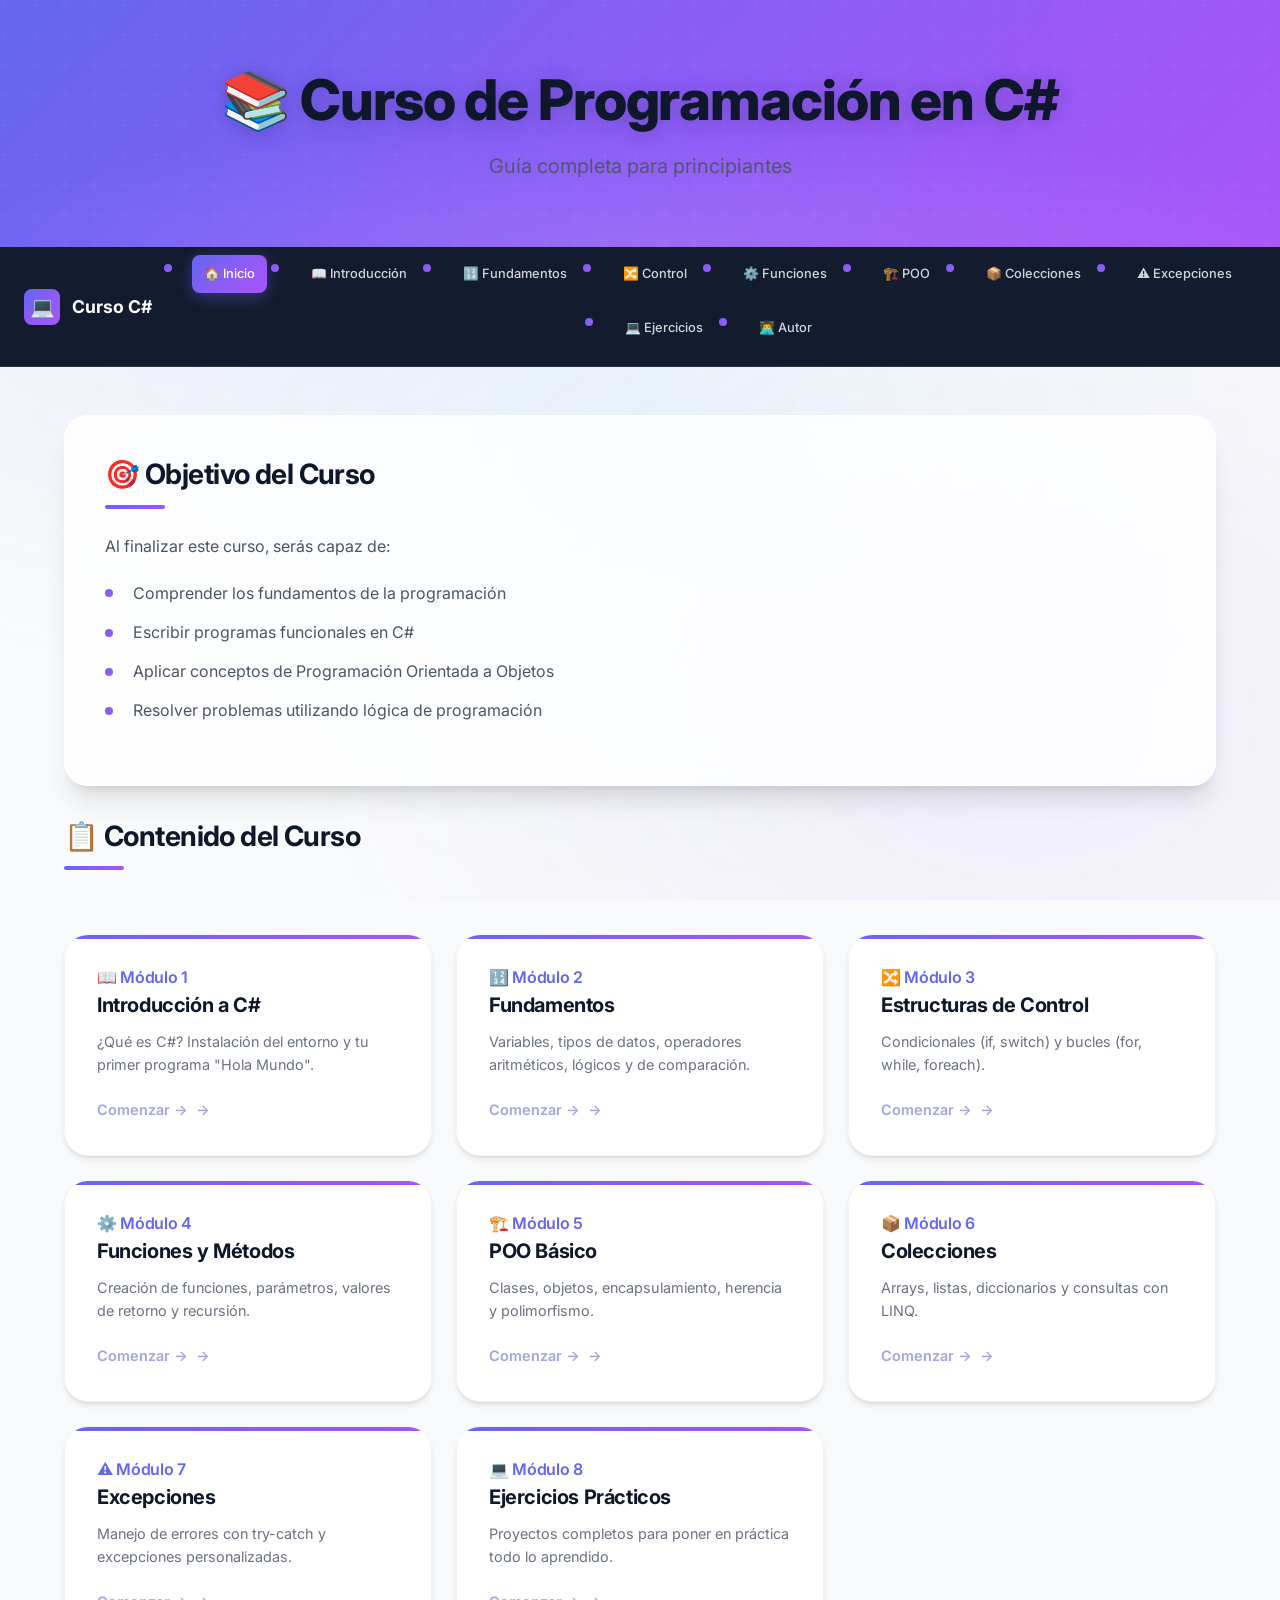
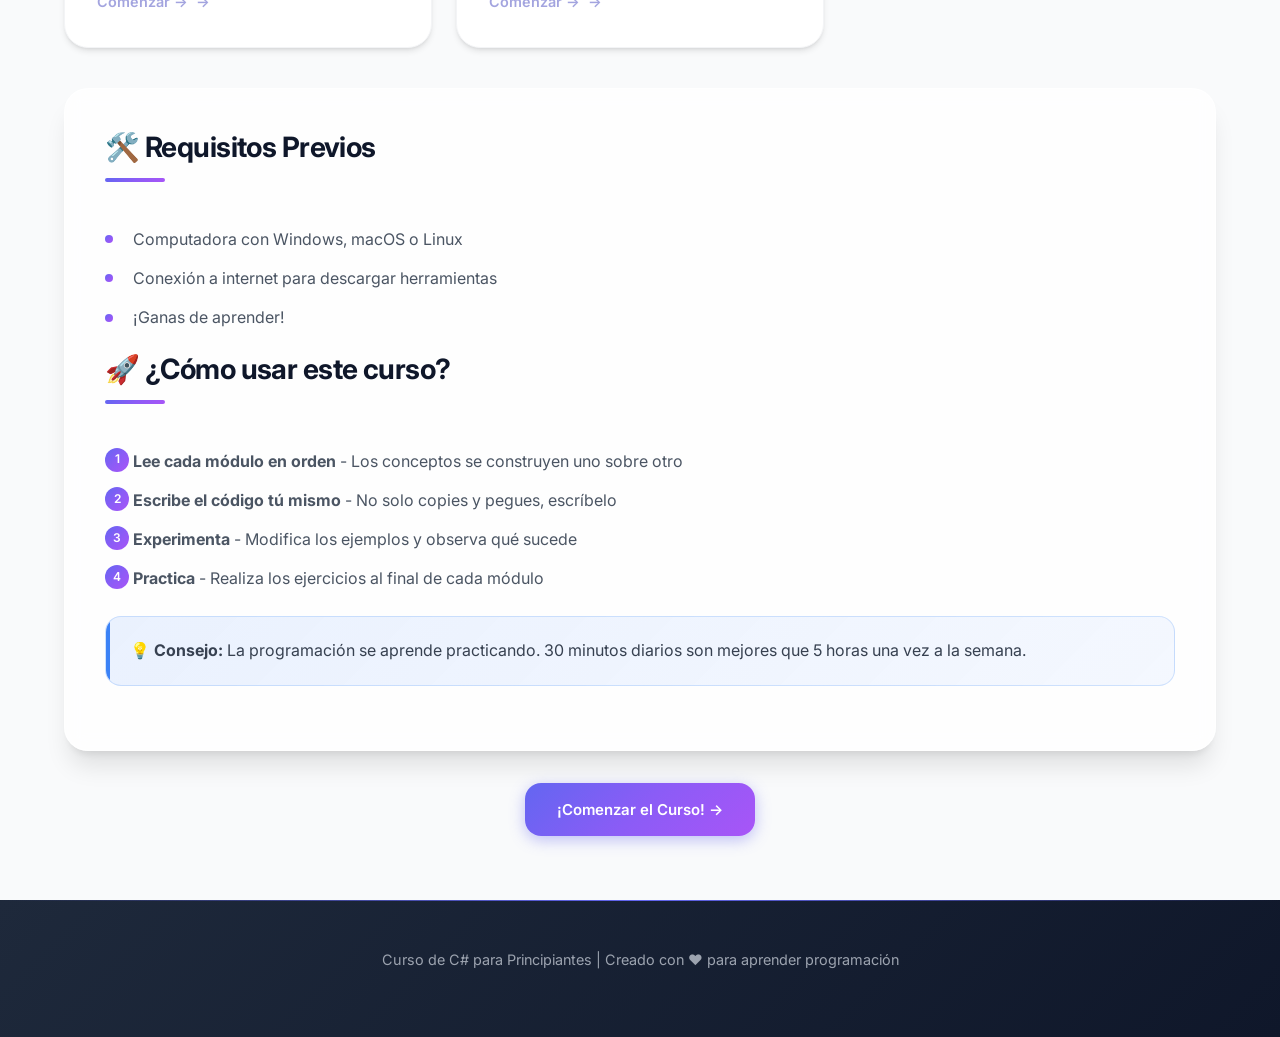
==== commit f776cfdd: "Add module locking mechanism and quizzes for course progression - Implemented a security code prompt" ====
--- a/modulo-01.html
+++ b/modulo-01.html
@@ -339,12 +339,87 @@
 
         <div style="display: flex; justify-content: space-between; margin-top: 2rem;">
             <a href="index.html" class="btn btn-secondary">← Volver al índice</a>
-            <a href="modulo-02.html" class="btn btn-primary">Siguiente: Fundamentos →</a>
+            <a id="next-link" href="modulo-02.html" class="btn btn-primary">Siguiente: Fundamentos →</a>
         </div>
     </main>
 
     <footer>
         <p>Curso de C# para Principiantes | Módulo 1: Introducción</p>
     </footer>
+    
+    <script>
+    (function(){
+        // Requiere código de inicio (courseUnlocked)
+        if(sessionStorage.getItem('courseUnlocked') !== 'true'){
+            alert('Necesitas el código de seguridad para acceder a la introducción.');
+            window.location.href = 'index.html';
+            return;
+        }
+
+        var moduleNum = 1;
+        var nextLink = document.getElementById('next-link');
+        var main = document.querySelector('main');
+
+        // Crear UI del quiz de 3 preguntas
+        var container = document.createElement('div');
+        container.className = 'container';
+        container.id = 'module-quiz';
+        container.innerHTML = '\n            <h2>📝 Quiz del Módulo 1</h2>\n            <p>Responde correctamente las 3 preguntas para marcar el módulo como completado.</p>\n            <ol>\n              <li>¿Qué método usamos en C# para mostrar texto en la consola?</li>\n              <li>¿Qué comando creas un proyecto de consola con dotnet?</li>\n              <li>¿Qué comando ejecutas para correr el proyecto?</li>\n            </ol>\n            <input id="q1" placeholder="Respuesta 1" style="display:block; margin:0.25rem 0; padding:0.5rem; max-width:420px;">\n            <input id="q2" placeholder="Respuesta 2" style="display:block; margin:0.25rem 0; padding:0.5rem; max-width:420px;">\n            <input id="q3" placeholder="Respuesta 3" style="display:block; margin:0.25rem 0; padding:0.5rem; max-width:420px;">\n            <div style="margin-top:0.5rem;"><button id="submit-quiz" class="btn btn-primary">Enviar respuestas</button></div>\n            <p id="quiz-msg" style="display:none; margin-top:0.5rem;"></p>\n        ';
+
+        // Insertar antes de la navegación final
+        if(main){
+            main.insertBefore(container, main.querySelector('div[style*="display: flex"]'));
+        }
+
+        function checkAnswers(){
+            var a1 = (document.getElementById('q1')||{value:''}).value.trim().toLowerCase();
+            var a2 = (document.getElementById('q2')||{value:''}).value.trim().toLowerCase();
+            var a3 = (document.getElementById('q3')||{value:''}).value.trim().toLowerCase();
+            var ok1 = a1.indexOf('console.writeline') !== -1 || a1.indexOf('writeline') !== -1 || a1.indexOf('console.write') !== -1;
+            var ok2 = a2.indexOf('dotnet new console') !== -1 || a2.indexOf('dotnet new') !== -1;
+            var ok3 = a3.indexOf('dotnet run') !== -1 || a3.indexOf('dotnet') !== -1 && a3.indexOf('run') !== -1;
+            return ok1 && ok2 && ok3;
+        }
+
+        function markDone(){
+            sessionStorage.setItem('module' + moduleNum + 'Done','true');
+            var msg = document.getElementById('quiz-msg');
+            msg.textContent = '¡Correcto! Módulo marcado como completado.';
+            msg.style.display = 'block';
+            // habilitar siguiente
+            if(nextLink){
+                nextLink.classList.remove('disabled');
+                nextLink.removeEventListener('click', blockNextLink);
+            }
+            if(window.updateModuleLinks) window.updateModuleLinks();
+        }
+
+        function blockNextLink(e){
+            e.preventDefault();
+            alert('Debes completar este módulo antes de continuar.');
+        }
+
+        document.addEventListener('click', function(ev){
+            if(ev.target && ev.target.id === 'submit-quiz'){
+                if(checkAnswers()){
+                    markDone();
+                } else {
+                    var msg = document.getElementById('quiz-msg');
+                    msg.textContent = 'Al menos una respuesta es incorrecta. Revisa las pistas y vuelve a intentar.';
+                    msg.style.display = 'block';
+                }
+            }
+        });
+
+        // Estado inicial: bloquear siguiente si no completado
+        if(sessionStorage.getItem('module' + moduleNum + 'Done') === 'true'){
+            var msg = document.getElementById('quiz-msg');
+            if(msg){ msg.textContent = 'Módulo completado previamente.'; msg.style.display = 'block'; }
+            if(nextLink){ nextLink.classList.remove('disabled'); }
+        } else {
+            if(nextLink){ nextLink.addEventListener('click', blockNextLink); nextLink.classList.add('disabled'); }
+        }
+    })();
+    </script>
 </body>
 </html>
--- a/css/styles.css
+++ b/css/styles.css
@@ -1044,3 +1044,40 @@
         word-wrap: break-word;
     }
 }
+
+/* ============================================
+   STATES: Disabled / Locked Modules
+   ============================================ */
+
+/* Visual for disabled links and buttons */
+.disabled, a.disabled, .btn.disabled {
+    pointer-events: none !important;
+    opacity: 0.6 !important;
+    filter: grayscale(30%);
+    cursor: not-allowed !important;
+}
+
+/* For nav links specifically */
+nav a.disabled {
+    color: var(--gray-400);
+    background: transparent;
+    box-shadow: none;
+}
+
+/* For module cards when locked */
+.module-card.locked {
+    opacity: 0.7;
+    filter: grayscale(20%);
+}
+
+/* Small badge to indicate locked state */
+.lock-badge {
+    display: inline-block;
+    font-size: 0.7rem;
+    padding: 0.25rem 0.5rem;
+    border-radius: 999px;
+    background: rgba(0,0,0,0.06);
+    color: var(--gray-600);
+    margin-left: 0.5rem;
+}
+
